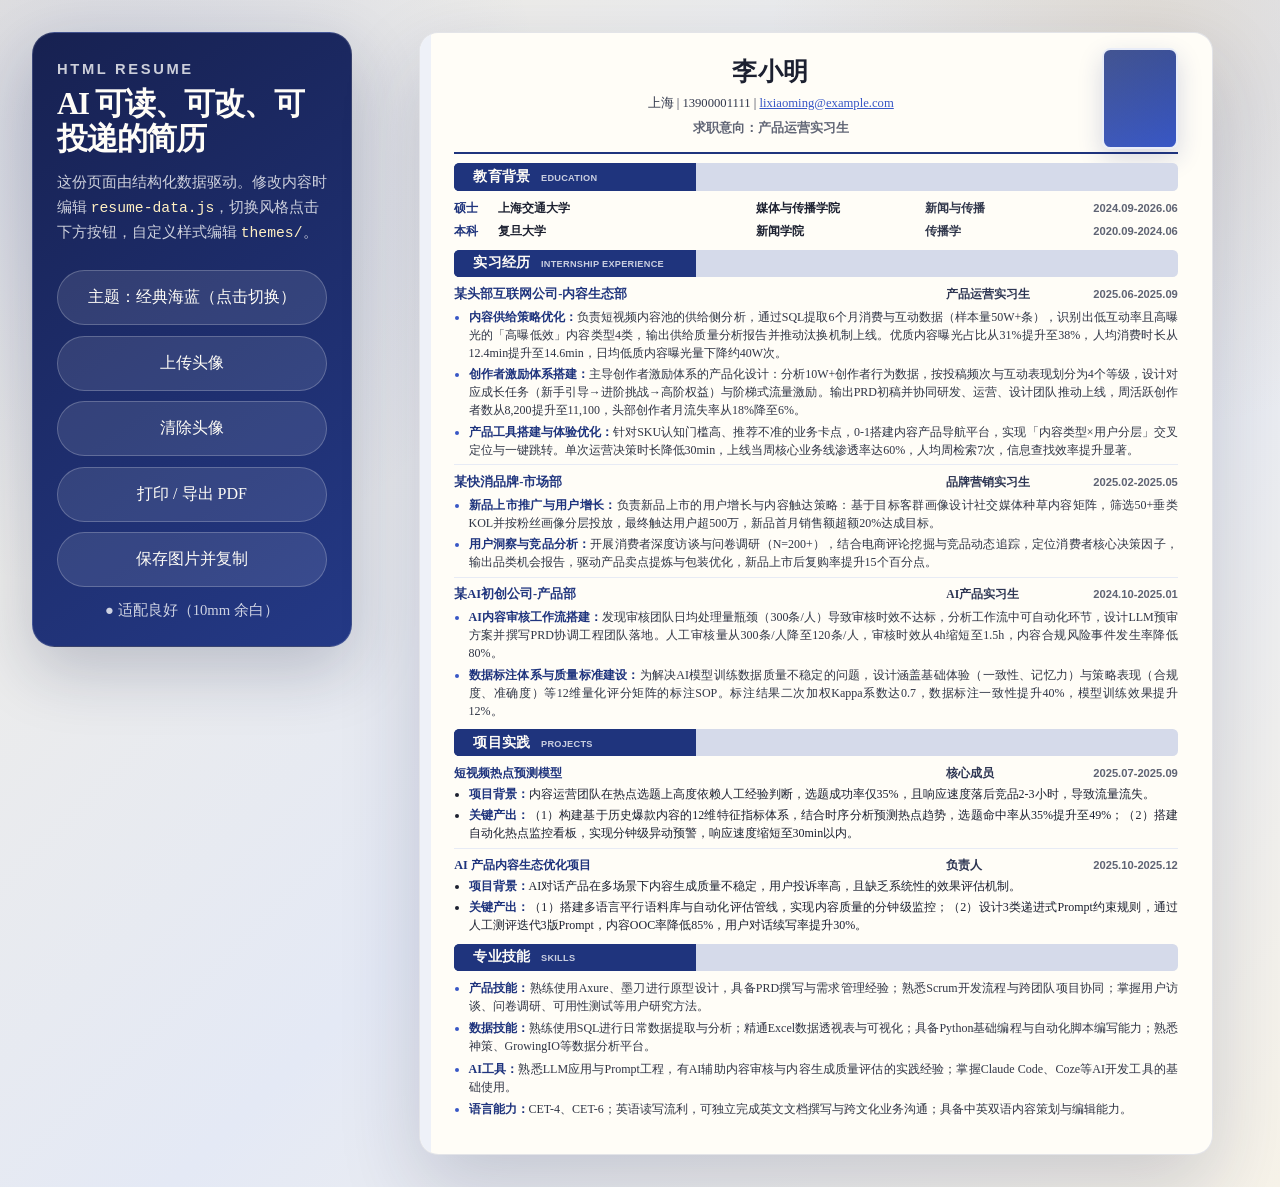
==== assets/template/index.html @ e59c1560 "Initial commit: AI-native resume kit — HTML resume workflow for Claude Code" ====
<!doctype html>
<html lang="zh-CN">
  <head>
    <meta charset="utf-8">
    <meta name="viewport" content="width=device-width, initial-scale=1">
    <meta name="description" content="AI Native HTML 简历">
    <title>简历 - AI Native Resume</title>
    <link rel="stylesheet" href="themes/default.css" id="theme-stylesheet">
  </head>
  <body>
    <div class="resume-shell">
      <aside class="control-panel" aria-label="简历操作">
        <div>
          <p class="eyebrow">HTML Resume</p>
          <h1>AI 可读、可改、可投递的简历</h1>
          <p>这份页面由结构化数据驱动。修改内容时编辑 <code>resume-data.js</code>，切换风格点击下方按钮，自定义样式编辑 <code>themes/</code>。</p>
        </div>
        <div class="actions">
          <button type="button" data-action="switch-theme" id="theme-switcher">主题：经典海蓝（点击切换）</button>
          <label class="upload-control" for="avatar-upload">
            上传头像
            <input id="avatar-upload" type="file" accept="image/png,image/jpeg,image/webp">
          </label>
          <button type="button" data-action="clear-avatar">清除头像</button>
          <button type="button" data-action="print">打印 / 导出 PDF</button>
          <button type="button" data-action="copy-image">保存图片并复制</button>
          <p class="a4-fit-indicator" id="a4-fit-indicator"></p>
        </div>
      </aside>

      <main class="resume-page" id="resume" aria-label="简历">
        <section class="resume-header">
          <div class="header-main">
            <h2 id="candidate-name"></h2>
            <p class="contact-line" id="candidate-contact"></p>
            <p class="target" id="candidate-target"></p>
          </div>
          <div class="portrait" aria-label="头像占位">
            <img id="candidate-avatar" alt="头像" hidden>
            <span id="avatar-fallback"></span>
          </div>
        </section>

        <section class="resume-section" id="education" aria-labelledby="education-title">
          <div class="section-title">
            <span></span>
            <h3 id="education-title"></h3>
          </div>
          <div class="education-list" data-list="education"></div>
        </section>

        <section class="resume-section" id="internships" aria-labelledby="internships-title">
          <div class="section-title">
            <span></span>
            <h3 id="internships-title"></h3>
          </div>
          <div class="entry-list" data-list="internships"></div>
        </section>

        <section class="resume-section" id="projects" aria-labelledby="projects-title">
          <div class="section-title">
            <span></span>
            <h3 id="projects-title"></h3>
          </div>
          <div class="project-list" data-list="aiProjects"></div>
        </section>

        <section class="resume-section" id="skills" aria-labelledby="skills-title">
          <div class="section-title">
            <span></span>
            <h3 id="skills-title"></h3>
          </div>
          <div class="skill-list" data-list="skills"></div>
        </section>
      </main>
    </div>

    <script src="https://html2canvas.hertzen.com/dist/html2canvas.min.js"></script>
    <script src="resume-data.js"></script>
    <script src="script.js"></script>
  </body>
</html>
---- assets/template/themes/default.css ----
/* ============================================================
   经典海蓝 (Classic Navy) — 默认主题
   蓝金渐变底色，左侧海军蓝装饰条，蓝色标记点
   ============================================================ */

:root {
	--paper: #f8f6ef;
	--ink: #1c2030;
	--muted: #5f6474;
	--line: #d7d0c2;
	--navy: #1f347d;
	--blue: #3857c6;
	--mist: #e9edf8;
	--gold: #b88935;
	--white: #fffdf7;
}

/* ============================================================
   RESET
   ============================================================ */
* {
	box-sizing: border-box;
	-webkit-print-color-adjust: exact;
	print-color-adjust: exact;
}

/* ============================================================
   BODY — gradient background
   ============================================================ */
body {
	margin: 0;
	color: var(--ink);
	background:
		radial-gradient(circle at 8% 12%, rgba(56, 87, 198, 0.18), transparent 28rem),
		radial-gradient(circle at 90% 4%, rgba(184, 137, 53, 0.16), transparent 24rem),
		linear-gradient(135deg, #f2eee3, #e4e9f5 55%, #f7f3e9);
	font-family: "Songti SC", "Noto Serif CJK SC", "Source Han Serif SC", serif;
	line-height: 1.68;
}

/* ============================================================
   SHELL — 2-column layout
   ============================================================ */
.resume-shell {
	display: grid;
	grid-template-columns: minmax(15rem, 20rem) minmax(0, 59.5rem);
	gap: 2rem;
	min-height: 100vh;
	padding: 2rem;
}

/* ============================================================
   CONTROL PANEL
   ============================================================ */
.control-panel {
	position: sticky;
	top: 2rem;
	align-self: start;
	display: flex;
	flex-direction: column;
	gap: 1.5rem;
	padding: 1.5rem;
	color: var(--white);
	background: linear-gradient(145deg, #172151, #243986);
	border: 1px solid rgba(255, 255, 255, 0.14);
	border-radius: 1.4rem;
	box-shadow: 0 1.5rem 4rem rgba(24, 32, 68, 0.22);
}

.control-panel h1 {
	margin: 0.3rem 0 0.8rem;
	font-size: clamp(1.45rem, 2.4vw, 2rem);
	line-height: 1.15;
	letter-spacing: -0.04em;
}

.control-panel p {
	margin: 0;
	color: rgba(255, 255, 255, 0.78);
	font-size: 0.92rem;
}

.control-panel code {
	color: #fff0c2;
	font-family: "SFMono-Regular", Consolas, monospace;
}

.eyebrow {
	color: var(--gold);
	font-family: "Avenir Next", "Helvetica Neue", sans-serif;
	font-size: 0.74rem;
	font-weight: 800;
	letter-spacing: 0.18em;
	text-transform: uppercase;
}

.theme-label {
	margin: 0;
	color: rgba(255, 255, 255, 0.62);
	font-size: 0.72rem;
	font-weight: 600;
	letter-spacing: 0.08em;
	text-transform: uppercase;
}

.actions {
	display: grid;
	gap: 0.65rem;
}

.a4-fit-indicator {
	margin: 0.3rem 0 0;
	font-size: 0.78rem;
	text-align: center;
}

.fit-good    { color: #6fcf7b; }
.fit-tight   { color: #e5b73b; }
.fit-sparse  { color: #e5b73b; }
.fit-overflow { color: #f25a5a; }

/* ---- buttons ---- */
button,
.upload-control {
	display: grid;
	place-items: center;
	width: 100%;
	padding: 0.82rem 1rem;
	color: var(--white);
	background: rgba(255, 255, 255, 0.1);
	border: 1px solid rgba(255, 255, 255, 0.22);
	border-radius: 999px;
	font: inherit;
	text-align: center;
	cursor: pointer;
	transition: transform 180ms ease, background 180ms ease, border-color 180ms ease;
}

button:hover,
.upload-control:hover {
	transform: translateY(-2px);
	background: rgba(255, 255, 255, 0.17);
	border-color: rgba(255, 255, 255, 0.38);
}

button:disabled,
.upload-control:has(input:disabled) {
	opacity: 0.55;
	cursor: not-allowed;
	transform: none;
}

button:disabled:hover {
	transform: none;
	background: rgba(255, 255, 255, 0.1);
	border-color: rgba(255, 255, 255, 0.22);
}

.upload-control input {
	position: absolute;
	width: 1px;
	height: 1px;
	overflow: hidden;
	clip: rect(0, 0, 0, 0);
}

/* ---- theme select ---- */
.theme-select {
	display: block;
	width: 100%;
	padding: 0.65rem 0.9rem;
	color: var(--white);
	background: rgba(255, 255, 255, 0.08);
	border: 1px solid rgba(255, 255, 255, 0.18);
	border-radius: 0.4rem;
	font: inherit;
	font-size: 0.82rem;
	cursor: pointer;
	outline: none;
	-webkit-appearance: none;
	appearance: none;
	background-image: url("data:image/svg+xml,%3Csvg xmlns='http://www.w3.org/2000/svg' width='10' height='6' viewBox='0 0 10 6'%3E%3Cpath d='M0 0l5 6 5-6z' fill='rgba(255,255,255,0.5)'/%3E%3C/svg%3E");
	background-repeat: no-repeat;
	background-position: right 0.7rem center;
	padding-right: 2rem;
	transition: border-color 180ms ease, background 180ms ease;
}

.theme-select:hover {
	border-color: rgba(255, 255, 255, 0.38);
	background: rgba(255, 255, 255, 0.12);
}

.theme-select option {
	color: var(--ink);
	background: var(--white);
}

/* ============================================================
   A4 PAGE
   ============================================================ */
.resume-page {
	position: relative;
	overflow: clip;
	width: 210mm;
	height: 297mm;
	margin-inline: auto;
	padding: 7mm 9mm 7mm;
	background: var(--white);
	border: 1px solid rgba(31, 52, 125, 0.12);
	border-radius: 1.2rem;
	box-shadow: 0 2rem 5rem rgba(27, 35, 74, 0.18);
	line-height: 1.5;
}

/* left accent strip */
.resume-page::before {
	content: "";
	position: absolute;
	inset: 0 auto 0 0;
	z-index: 0;
	width: 3mm;
	background: #eef1f8;
}

.resume-page > * {
	position: relative;
	z-index: 1;
}

/* ============================================================
   HEADER — centered name, right-aligned portrait
   ============================================================ */
.resume-header {
	position: relative;
	display: block;
	min-height: 25mm;
	padding: 0 24mm 2.2mm 0;
	border-bottom: 0.7mm solid var(--navy);
}

.header-main {
	text-align: center;
}

.resume-header h2 {
	margin: 0;
	font-size: 18.6pt;
	line-height: 1.05;
	letter-spacing: 0.02em;
}

.contact-line {
	margin: 2.4mm 0 0;
	color: #32384c;
	font-size: 9.5pt;
	line-height: 1.3;
}

.contact-line a {
	color: var(--blue);
	text-decoration: underline;
	text-underline-offset: 0.08em;
}

.target {
	display: inline-block;
	margin: 2.1mm 0 0;
	padding: 0;
	color: var(--muted);
	background: transparent;
	border-radius: 0;
	font-size: 9.5pt;
	font-weight: 700;
}

/* ---- portrait ---- */
.portrait {
	position: absolute;
	top: -3mm;
	right: 0;
	display: grid;
	place-items: center;
	overflow: hidden;
	width: 20mm;
	aspect-ratio: 3 / 4;
	color: var(--white);
	background:
		linear-gradient(145deg, rgba(255, 255, 255, 0.16), transparent),
		linear-gradient(160deg, var(--navy), var(--blue));
	border: 0.7mm solid var(--mist);
	border-radius: 2.2mm;
	box-shadow: 0 0.6rem 1.5rem rgba(31, 52, 125, 0.18);
}

.portrait span {
	font-size: 22pt;
	font-weight: 900;
}

.portrait img {
	width: 100%;
	height: 100%;
	object-fit: cover;
}

/* ============================================================
   SECTION TITLES — navy pill with accent strip
   ============================================================ */
.resume-section {
	margin-top: 2.5mm;
}

.section-title {
	position: relative;
	display: grid;
	grid-template-columns: 2.5mm minmax(0, 1fr);
	align-items: stretch;
	overflow: hidden;
	background: #d5daea;
	border-radius: 1.4mm;
}

.section-title::before {
	content: "";
	position: absolute;
	inset: 0 auto 0 0;
	width: 64mm;
	background: var(--navy);
}

.section-title span {
	background: var(--navy);
}

.section-title h3 {
	position: relative;
	z-index: 1;
	margin: 0;
	padding: 0.9mm 2.6mm;
	color: var(--white);
	font-size: 10.2pt;
	font-weight: 800;
	letter-spacing: 0.02em;
}

.section-title em {
	margin-left: 1.8mm;
	color: rgba(255, 255, 255, 0.76);
	font-family: "Avenir Next", "Helvetica Neue", sans-serif;
	font-size: 6.9pt;
	font-style: normal;
	text-transform: uppercase;
}

/* ============================================================
   LISTS
   ============================================================ */
.education-list,
.entry-list,
.project-list,
.skill-list {
	margin-top: 2mm;
}

.entry-list,
.project-list {
	display: grid;
	gap: 2mm;
}

.education-list {
	display: grid;
	gap: 0.8mm;
}

.education-item,
.entry-item,
.skill-item {
	padding: 0;
}

/* ============================================================
   INTERNSHIPS — 3-column header, bordered items
   ============================================================ */
.entry-header {
	display: table;
	table-layout: fixed;
	width: 100%;
}

.entry-company {
	display: table-cell;
	width: 68%;
	margin: 0;
	color: var(--navy);
	font-size: 9.4pt;
	font-weight: 800;
	text-align: left;
	white-space: nowrap;
	vertical-align: baseline;
}

.entry-role {
	display: table-cell;
	width: 18%;
	margin: 0;
	font-size: 8.7pt;
	font-weight: 700;
	color: #2d3552;
	text-align: left;
	white-space: nowrap;
	vertical-align: baseline;
}

.entry-period {
	display: table-cell;
	width: 14%;
	color: var(--muted);
	font-family: "Avenir Next", "Helvetica Neue", sans-serif;
	font-size: 8.4pt;
	font-weight: 600;
	text-align: right;
	white-space: nowrap;
	vertical-align: baseline;
}

.entry-item {
	padding-bottom: 1.4mm;
	border-bottom: 1px solid #e7ebf5;
}

.entry-item:last-child {
	border-bottom: none;
	padding-bottom: 0;
}

/* ============================================================
   EDUCATION — 5-column grid
   ============================================================ */
.education-item {
	display: grid;
	grid-template-columns: 10mm minmax(0, 1.55fr) minmax(0, 1fr) minmax(0, 1fr) auto;
	gap: 1.5mm;
	align-items: baseline;
	padding: 0.2mm 0;
}

.education-degree {
	margin: 0;
	color: var(--navy);
	font-size: 9.1pt;
	font-weight: 800;
}

.education-school {
	margin: 0;
	font-size: 9.1pt;
	font-weight: 700;
}

.education-college {
	margin: 0;
	font-size: 9.1pt;
	font-weight: 700;
}

.education-major {
	margin: 0;
	font-size: 9.1pt;
	font-weight: 700;
	color: #32384c;
}

.education-period {
	color: var(--muted);
	font-family: "Avenir Next", "Helvetica Neue", sans-serif;
	font-size: 8.4pt;
	font-weight: 600;
}

/* ============================================================
   PROJECTS — 3-column header
   ============================================================ */
.project-header {
	display: table;
	table-layout: fixed;
	width: 100%;
}

.project-title {
	display: table-cell;
	width: 68%;
	margin: 0;
	color: var(--navy);
	font-size: 9.1pt;
	font-weight: 800;
	text-align: left;
	white-space: nowrap;
	vertical-align: baseline;
}

.project-role {
	display: table-cell;
	width: 18%;
	margin: 0;
	font-size: 9.1pt;
	font-weight: 700;
	color: #2d3552;
	text-align: left;
	white-space: nowrap;
	vertical-align: baseline;
}

.project-period {
	display: table-cell;
	width: 14%;
	color: var(--muted);
	font-family: "Avenir Next", "Helvetica Neue", sans-serif;
	font-size: 8.4pt;
	font-weight: 600;
	text-align: right;
	white-space: nowrap;
	vertical-align: baseline;
}

.project-item {
	padding: 0 0 1.4mm;
	background: transparent;
	border: none;
	border-bottom: 1px solid #e7ebf5;
	border-radius: 0;
}

.project-item:last-child {
	border-bottom: none;
	padding-bottom: 0;
}

/* ============================================================
   BULLET LISTS — achievements, skills, project points
   ============================================================ */
.achievement-list,
.skill-points {
	margin: 1.2mm 0 0;
	color: #303545;
	font-size: 9pt;
	line-height: 1.5;
	display: grid;
	gap: 0.9mm;
	padding-left: 3.8mm;
}

.achievement-list li::marker,
.skill-points li::marker {
	color: var(--blue);
}

.achievement-list strong,
.skill-points strong {
	color: var(--navy);
}

.achievement-list li,
.project-points li,
.skill-points li {
	text-align: justify;
	text-justify: inter-ideograph;
}

.project-points {
	margin: 1.1mm 0 0;
	padding-left: 3.8mm;
	font-size: 9pt;
	line-height: 1.48;
}

.project-points li + li {
	margin-top: 0.7mm;
}

.project-points strong {
	color: var(--navy);
}

.skill-label {
	margin: 0;
	color: var(--navy);
	font-size: 9.1pt;
	font-weight: 800;
}

/* ============================================================
   RESPONSIVE
   ============================================================ */
@media (max-width: 980px) {
	.resume-shell {
		grid-template-columns: 1fr;
		padding: 1rem;
		overflow-x: auto;
	}

	.control-panel {
		position: static;
	}

	.resume-page {
		flex: none;
	}
}

@media (max-width: 680px) {
	.resume-page {
		border-radius: 0.8rem;
	}

	.entry-header,
	.project-header {
		display: block;
	}

	.entry-header > *,
	.project-header > * {
		display: block;
		width: 100%;
		text-align: left;
	}

	.education-item {
		display: grid;
		grid-template-columns: 1fr;
	}
}

/* ============================================================
   PRINT
   ============================================================ */
@page {
	size: A4;
	margin: 0;
}

@media print {
	body {
		background: white;
	}

	.resume-shell {
		display: block;
		min-height: auto;
		padding: 0;
	}

	.control-panel {
		display: none;
	}

	.resume-page {
		border: none;
		border-radius: 0;
		box-shadow: none;
	}

	.resume-page::before {
		display: none;
	}

	.section-title {
		background: var(--navy);
		border-radius: 0;
	}

	.section-title::before {
		display: none;
	}

	.portrait {
		background: white;
		box-shadow: none;
		border-color: #d8deec;
	}

	.portrait img {
		display: block;
	}
}
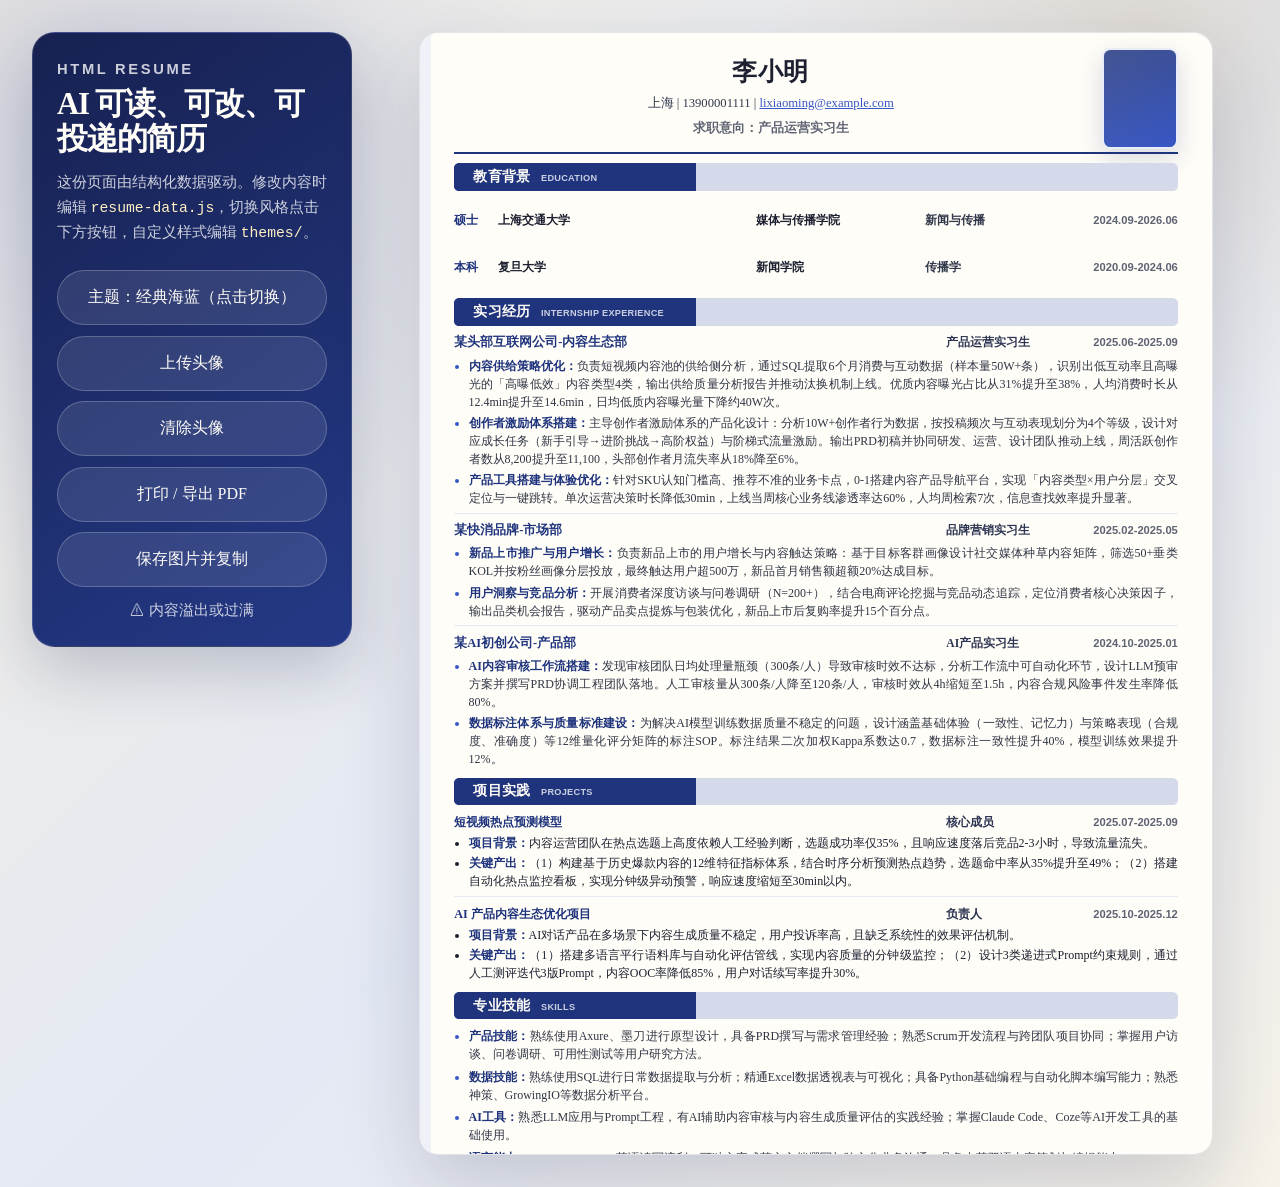
==== commit fd488715: "Refactor CSS: extract shared styles into base.css, themes now only carry visual diffs" ====
--- a/assets/template/index.html
+++ b/assets/template/index.html
@@ -5,6 +5,7 @@
     <meta name="viewport" content="width=device-width, initial-scale=1">
     <meta name="description" content="AI Native HTML 简历">
     <title>简历 - AI Native Resume</title>
+    <link rel="stylesheet" href="themes/base.css">
     <link rel="stylesheet" href="themes/default.css" id="theme-stylesheet">
   </head>
   <body>
@@ -62,7 +63,7 @@
             <span></span>
             <h3 id="projects-title"></h3>
           </div>
-          <div class="project-list" data-list="aiProjects"></div>
+          <div class="project-list" data-list="projects"></div>
         </section>
 
         <section class="resume-section" id="skills" aria-labelledby="skills-title">
--- a/assets/template/themes/base.css
+++ b/assets/template/themes/base.css
@@ -0,0 +1,366 @@
+/* ============================================================
+   BASE — Shared structural styles for all resume themes
+   ============================================================ */
+
+/* ---- Reset ---- */
+* {
+	box-sizing: border-box;
+	-webkit-print-color-adjust: exact;
+	print-color-adjust: exact;
+}
+
+/* ---- Shell ---- */
+body {
+	margin: 0;
+}
+
+.resume-shell {
+	display: grid;
+	grid-template-columns: minmax(15rem, 20rem) minmax(0, 59.5rem);
+	gap: 2rem;
+	min-height: 100vh;
+	padding: 2rem;
+}
+
+/* ---- Control Panel ---- */
+.control-panel {
+	position: sticky;
+	top: 2rem;
+	align-self: start;
+	display: flex;
+	flex-direction: column;
+	gap: 1.5rem;
+	padding: 1.5rem;
+	color: var(--white);
+	background: linear-gradient(145deg, #172151, #243986);
+	border: 1px solid rgba(255, 255, 255, 0.14);
+	border-radius: 1.4rem;
+	box-shadow: 0 1.5rem 4rem rgba(24, 32, 68, 0.22);
+}
+
+.control-panel h1 {
+	margin: 0.3rem 0 0.8rem;
+	font-size: clamp(1.45rem, 2.4vw, 2rem);
+	line-height: 1.15;
+	letter-spacing: -0.04em;
+}
+
+.control-panel p {
+	margin: 0;
+	color: rgba(255, 255, 255, 0.78);
+	font-size: 0.92rem;
+}
+
+.control-panel code {
+	color: #fff0c2;
+	font-family: "SFMono-Regular", Consolas, monospace;
+}
+
+.eyebrow {
+	color: var(--gold);
+	font-family: "Avenir Next", "Helvetica Neue", sans-serif;
+	font-size: 0.74rem;
+	font-weight: 800;
+	letter-spacing: 0.18em;
+	text-transform: uppercase;
+}
+
+.theme-label {
+	margin: 0;
+	color: rgba(255, 255, 255, 0.62);
+	font-size: 0.72rem;
+	font-weight: 600;
+	letter-spacing: 0.08em;
+	text-transform: uppercase;
+}
+
+.actions {
+	display: grid;
+	gap: 0.65rem;
+}
+
+.a4-fit-indicator {
+	margin: 0.3rem 0 0;
+	font-size: 0.78rem;
+	text-align: center;
+}
+
+.fit-good    { color: #6fcf7b; }
+.fit-tight   { color: #e5b73b; }
+.fit-sparse  { color: #e5b73b; }
+.fit-overflow { color: #f25a5a; }
+
+/* ---- Buttons ---- */
+button,
+.upload-control {
+	display: grid;
+	place-items: center;
+	width: 100%;
+	padding: 0.82rem 1rem;
+	color: var(--white);
+	background: rgba(255, 255, 255, 0.1);
+	border: 1px solid rgba(255, 255, 255, 0.22);
+	border-radius: 999px;
+	font: inherit;
+	text-align: center;
+	cursor: pointer;
+	transition: transform 180ms ease, background 180ms ease, border-color 180ms ease;
+}
+
+button:hover,
+.upload-control:hover {
+	transform: translateY(-2px);
+	background: rgba(255, 255, 255, 0.17);
+	border-color: rgba(255, 255, 255, 0.38);
+}
+
+button:disabled,
+.upload-control:has(input:disabled) {
+	opacity: 0.55;
+	cursor: not-allowed;
+	transform: none;
+}
+
+button:disabled:hover {
+	transform: none;
+	background: rgba(255, 255, 255, 0.1);
+	border-color: rgba(255, 255, 255, 0.22);
+}
+
+.upload-control input {
+	position: absolute;
+	width: 1px;
+	height: 1px;
+	overflow: hidden;
+	clip: rect(0, 0, 0, 0);
+}
+
+/* ---- Theme Select ---- */
+.theme-select {
+	display: block;
+	width: 100%;
+	padding: 0.65rem 0.9rem;
+	color: var(--white);
+	background: rgba(255, 255, 255, 0.08);
+	border: 1px solid rgba(255, 255, 255, 0.18);
+	border-radius: 0.4rem;
+	font: inherit;
+	font-size: 0.82rem;
+	cursor: pointer;
+	outline: none;
+	-webkit-appearance: none;
+	appearance: none;
+	background-image: url("data:image/svg+xml,%3Csvg xmlns='http://www.w3.org/2000/svg' width='10' height='6' viewBox='0 0 10 6'%3E%3Cpath d='M0 0l5 6 5-6z' fill='rgba(255,255,255,0.5)'/%3E%3C/svg%3E");
+	background-repeat: no-repeat;
+	background-position: right 0.7rem center;
+	padding-right: 2rem;
+	transition: border-color 180ms ease, background 180ms ease;
+}
+
+.theme-select:hover {
+	border-color: rgba(255, 255, 255, 0.38);
+	background: rgba(255, 255, 255, 0.12);
+}
+
+.theme-select option {
+	color: var(--ink);
+	background: var(--white);
+}
+
+/* ---- A4 Page Shell ---- */
+.resume-page {
+	position: relative;
+	overflow: clip;
+	width: 210mm;
+	height: 297mm;
+	margin-inline: auto;
+	padding: 7mm 9mm 7mm;
+	background: var(--white);
+	border: 1px solid rgba(31, 52, 125, 0.12);
+	border-radius: 1.2rem;
+	box-shadow: 0 2rem 5rem rgba(27, 35, 74, 0.18);
+}
+
+.resume-page::before {
+	content: "";
+	position: absolute;
+	inset: 0 auto 0 0;
+	z-index: 0;
+	width: 3mm;
+}
+
+.resume-page > * {
+	position: relative;
+	z-index: 1;
+}
+
+/* ---- Sections ---- */
+.resume-section {
+	margin-top: 2.5mm;
+}
+
+/* ---- List Grids ---- */
+.education-list,
+.entry-list,
+.project-list,
+.skill-list {
+	margin-top: 2mm;
+}
+
+.entry-list,
+.project-list {
+	display: grid;
+	gap: 2mm;
+}
+
+.education-list {
+	display: grid;
+	gap: 0.8mm;
+}
+
+/* ---- Internship & Project Headers (table layout) ---- */
+.entry-header,
+.project-header {
+	display: table;
+	table-layout: fixed;
+	width: 100%;
+}
+
+.entry-company,
+.project-title {
+	display: table-cell;
+	width: 68%;
+	margin: 0;
+	text-align: left;
+	white-space: nowrap;
+	vertical-align: baseline;
+}
+
+.entry-role,
+.project-role {
+	display: table-cell;
+	width: 18%;
+	margin: 0;
+	text-align: left;
+	white-space: nowrap;
+	vertical-align: baseline;
+}
+
+.entry-period,
+.project-period {
+	display: table-cell;
+	width: 14%;
+	margin: 0;
+	text-align: right;
+	white-space: nowrap;
+	vertical-align: baseline;
+}
+
+/* ---- Education Grid ---- */
+.education-item {
+	display: grid;
+	grid-template-columns: 10mm minmax(0, 1.55fr) minmax(0, 1fr) minmax(0, 1fr) auto;
+	gap: 1.5mm;
+	align-items: baseline;
+	padding: 0.2mm 0;
+}
+
+/* ---- Bullet Lists ---- */
+.achievement-list,
+.skill-points {
+	margin: 1.2mm 0 0;
+	display: grid;
+	gap: 0.9mm;
+	padding-left: 3.8mm;
+}
+
+.achievement-list li,
+.project-points li,
+.skill-points li {
+	text-align: justify;
+	text-justify: inter-ideograph;
+}
+
+.project-points {
+	margin: 1.1mm 0 0;
+	padding-left: 3.8mm;
+}
+
+.project-points li + li {
+	margin-top: 0.7mm;
+}
+
+/* ---- Responsive ---- */
+@media (max-width: 980px) {
+	.resume-shell {
+		grid-template-columns: 1fr;
+		padding: 1rem;
+		overflow-x: auto;
+	}
+
+	.control-panel {
+		position: static;
+	}
+
+	.resume-page {
+		flex: none;
+	}
+}
+
+@media (max-width: 680px) {
+	.resume-page {
+		border-radius: 0.8rem;
+	}
+
+	.entry-header,
+	.project-header {
+		display: block;
+	}
+
+	.entry-header > *,
+	.project-header > * {
+		display: block;
+		width: 100%;
+		text-align: left;
+	}
+
+	.education-item {
+		grid-template-columns: 1fr;
+	}
+}
+
+/* ---- Print ---- */
+@page {
+	size: A4;
+	margin: 0;
+}
+
+@media print {
+	body {
+		background: white;
+	}
+
+	.resume-shell {
+		display: block;
+		min-height: auto;
+		padding: 0;
+	}
+
+	.control-panel {
+		display: none;
+	}
+
+	.resume-page {
+		border: none;
+		border-radius: 0;
+		box-shadow: none;
+	}
+
+	.portrait {
+		box-shadow: none;
+	}
+
+	.portrait img {
+		display: block;
+	}
+}
--- a/assets/template/themes/default.css
+++ b/assets/template/themes/default.css
@@ -1,6 +1,7 @@
 /* ============================================================
    经典海蓝 (Classic Navy) — 默认主题
    蓝金渐变底色，左侧海军蓝装饰条，蓝色标记点
+   配合 base.css 使用
    ============================================================ */
 
 :root {
@@ -15,20 +16,8 @@
 	--white: #fffdf7;
 }
 
-/* ============================================================
-   RESET
-   ============================================================ */
-* {
-	box-sizing: border-box;
-	-webkit-print-color-adjust: exact;
-	print-color-adjust: exact;
-}
-
-/* ============================================================
-   BODY — gradient background
-   ============================================================ */
+/* ---- Body ---- */
 body {
-	margin: 0;
 	color: var(--ink);
 	background:
 		radial-gradient(circle at 8% 12%, rgba(56, 87, 198, 0.18), transparent 28rem),
@@ -38,199 +27,16 @@
 	line-height: 1.68;
 }
 
-/* ============================================================
-   SHELL — 2-column layout
-   ============================================================ */
-.resume-shell {
-	display: grid;
-	grid-template-columns: minmax(15rem, 20rem) minmax(0, 59.5rem);
-	gap: 2rem;
-	min-height: 100vh;
-	padding: 2rem;
-}
-
-/* ============================================================
-   CONTROL PANEL
-   ============================================================ */
-.control-panel {
-	position: sticky;
-	top: 2rem;
-	align-self: start;
-	display: flex;
-	flex-direction: column;
-	gap: 1.5rem;
-	padding: 1.5rem;
-	color: var(--white);
-	background: linear-gradient(145deg, #172151, #243986);
-	border: 1px solid rgba(255, 255, 255, 0.14);
-	border-radius: 1.4rem;
-	box-shadow: 0 1.5rem 4rem rgba(24, 32, 68, 0.22);
-}
-
-.control-panel h1 {
-	margin: 0.3rem 0 0.8rem;
-	font-size: clamp(1.45rem, 2.4vw, 2rem);
-	line-height: 1.15;
-	letter-spacing: -0.04em;
-}
-
-.control-panel p {
-	margin: 0;
-	color: rgba(255, 255, 255, 0.78);
-	font-size: 0.92rem;
-}
-
-.control-panel code {
-	color: #fff0c2;
-	font-family: "SFMono-Regular", Consolas, monospace;
-}
-
-.eyebrow {
-	color: var(--gold);
-	font-family: "Avenir Next", "Helvetica Neue", sans-serif;
-	font-size: 0.74rem;
-	font-weight: 800;
-	letter-spacing: 0.18em;
-	text-transform: uppercase;
-}
-
-.theme-label {
-	margin: 0;
-	color: rgba(255, 255, 255, 0.62);
-	font-size: 0.72rem;
-	font-weight: 600;
-	letter-spacing: 0.08em;
-	text-transform: uppercase;
-}
-
-.actions {
-	display: grid;
-	gap: 0.65rem;
-}
-
-.a4-fit-indicator {
-	margin: 0.3rem 0 0;
-	font-size: 0.78rem;
-	text-align: center;
-}
-
-.fit-good    { color: #6fcf7b; }
-.fit-tight   { color: #e5b73b; }
-.fit-sparse  { color: #e5b73b; }
-.fit-overflow { color: #f25a5a; }
-
-/* ---- buttons ---- */
-button,
-.upload-control {
-	display: grid;
-	place-items: center;
-	width: 100%;
-	padding: 0.82rem 1rem;
-	color: var(--white);
-	background: rgba(255, 255, 255, 0.1);
-	border: 1px solid rgba(255, 255, 255, 0.22);
-	border-radius: 999px;
-	font: inherit;
-	text-align: center;
-	cursor: pointer;
-	transition: transform 180ms ease, background 180ms ease, border-color 180ms ease;
-}
-
-button:hover,
-.upload-control:hover {
-	transform: translateY(-2px);
-	background: rgba(255, 255, 255, 0.17);
-	border-color: rgba(255, 255, 255, 0.38);
-}
-
-button:disabled,
-.upload-control:has(input:disabled) {
-	opacity: 0.55;
-	cursor: not-allowed;
-	transform: none;
-}
-
-button:disabled:hover {
-	transform: none;
-	background: rgba(255, 255, 255, 0.1);
-	border-color: rgba(255, 255, 255, 0.22);
-}
-
-.upload-control input {
-	position: absolute;
-	width: 1px;
-	height: 1px;
-	overflow: hidden;
-	clip: rect(0, 0, 0, 0);
-}
-
-/* ---- theme select ---- */
-.theme-select {
-	display: block;
-	width: 100%;
-	padding: 0.65rem 0.9rem;
-	color: var(--white);
-	background: rgba(255, 255, 255, 0.08);
-	border: 1px solid rgba(255, 255, 255, 0.18);
-	border-radius: 0.4rem;
-	font: inherit;
-	font-size: 0.82rem;
-	cursor: pointer;
-	outline: none;
-	-webkit-appearance: none;
-	appearance: none;
-	background-image: url("data:image/svg+xml,%3Csvg xmlns='http://www.w3.org/2000/svg' width='10' height='6' viewBox='0 0 10 6'%3E%3Cpath d='M0 0l5 6 5-6z' fill='rgba(255,255,255,0.5)'/%3E%3C/svg%3E");
-	background-repeat: no-repeat;
-	background-position: right 0.7rem center;
-	padding-right: 2rem;
-	transition: border-color 180ms ease, background 180ms ease;
-}
-
-.theme-select:hover {
-	border-color: rgba(255, 255, 255, 0.38);
-	background: rgba(255, 255, 255, 0.12);
-}
-
-.theme-select option {
-	color: var(--ink);
-	background: var(--white);
-}
-
-/* ============================================================
-   A4 PAGE
-   ============================================================ */
+/* ---- A4 Page ---- */
 .resume-page {
-	position: relative;
-	overflow: clip;
-	width: 210mm;
-	height: 297mm;
-	margin-inline: auto;
-	padding: 7mm 9mm 7mm;
-	background: var(--white);
-	border: 1px solid rgba(31, 52, 125, 0.12);
-	border-radius: 1.2rem;
-	box-shadow: 0 2rem 5rem rgba(27, 35, 74, 0.18);
 	line-height: 1.5;
 }
 
-/* left accent strip */
 .resume-page::before {
-	content: "";
-	position: absolute;
-	inset: 0 auto 0 0;
-	z-index: 0;
-	width: 3mm;
 	background: #eef1f8;
 }
 
-.resume-page > * {
-	position: relative;
-	z-index: 1;
-}
-
-/* ============================================================
-   HEADER — centered name, right-aligned portrait
-   ============================================================ */
+/* ---- Header ---- */
 .resume-header {
 	position: relative;
 	display: block;
@@ -274,7 +80,7 @@
 	font-weight: 700;
 }
 
-/* ---- portrait ---- */
+/* ---- Portrait ---- */
 .portrait {
 	position: absolute;
 	top: -3mm;
@@ -304,13 +110,7 @@
 	object-fit: cover;
 }
 
-/* ============================================================
-   SECTION TITLES — navy pill with accent strip
-   ============================================================ */
-.resume-section {
-	margin-top: 2.5mm;
-}
-
+/* ---- Section Titles — navy pill with accent strip ---- */
 .section-title {
 	position: relative;
 	display: grid;
@@ -353,80 +153,28 @@
 	text-transform: uppercase;
 }
 
-/* ============================================================
-   LISTS
-   ============================================================ */
-.education-list,
-.entry-list,
-.project-list,
-.skill-list {
-	margin-top: 2mm;
-}
-
-.entry-list,
-.project-list {
-	display: grid;
-	gap: 2mm;
-}
-
-.education-list {
-	display: grid;
-	gap: 0.8mm;
-}
-
-.education-item,
-.entry-item,
-.skill-item {
-	padding: 0;
-}
-
-/* ============================================================
-   INTERNSHIPS — 3-column header, bordered items
-   ============================================================ */
-.entry-header {
-	display: table;
-	table-layout: fixed;
-	width: 100%;
-}
-
+/* ---- Internships ---- */
 .entry-company {
-	display: table-cell;
-	width: 68%;
-	margin: 0;
 	color: var(--navy);
 	font-size: 9.4pt;
 	font-weight: 800;
-	text-align: left;
-	white-space: nowrap;
-	vertical-align: baseline;
 }
 
 .entry-role {
-	display: table-cell;
-	width: 18%;
-	margin: 0;
 	font-size: 8.7pt;
 	font-weight: 700;
 	color: #2d3552;
-	text-align: left;
-	white-space: nowrap;
-	vertical-align: baseline;
 }
 
 .entry-period {
-	display: table-cell;
-	width: 14%;
 	color: var(--muted);
 	font-family: "Avenir Next", "Helvetica Neue", sans-serif;
 	font-size: 8.4pt;
 	font-weight: 600;
-	text-align: right;
-	white-space: nowrap;
-	vertical-align: baseline;
 }
 
 .entry-item {
-	padding-bottom: 1.4mm;
+	padding: 0 0 1.4mm;
 	border-bottom: 1px solid #e7ebf5;
 }
 
@@ -435,38 +183,24 @@
 	padding-bottom: 0;
 }
 
-/* ============================================================
-   EDUCATION — 5-column grid
-   ============================================================ */
-.education-item {
-	display: grid;
-	grid-template-columns: 10mm minmax(0, 1.55fr) minmax(0, 1fr) minmax(0, 1fr) auto;
-	gap: 1.5mm;
-	align-items: baseline;
-	padding: 0.2mm 0;
-}
-
+/* ---- Education ---- */
 .education-degree {
-	margin: 0;
 	color: var(--navy);
 	font-size: 9.1pt;
 	font-weight: 800;
 }
 
 .education-school {
-	margin: 0;
 	font-size: 9.1pt;
 	font-weight: 700;
 }
 
 .education-college {
-	margin: 0;
 	font-size: 9.1pt;
 	font-weight: 700;
 }
 
 .education-major {
-	margin: 0;
 	font-size: 9.1pt;
 	font-weight: 700;
 	color: #32384c;
@@ -479,49 +213,24 @@
 	font-weight: 600;
 }
 
-/* ============================================================
-   PROJECTS — 3-column header
-   ============================================================ */
-.project-header {
-	display: table;
-	table-layout: fixed;
-	width: 100%;
-}
-
+/* ---- Projects ---- */
 .project-title {
-	display: table-cell;
-	width: 68%;
-	margin: 0;
-	color: var(--navy);
-	font-size: 9.1pt;
-	font-weight: 800;
-	text-align: left;
-	white-space: nowrap;
-	vertical-align: baseline;
+	color: var(--navy);
+	font-size: 9.1pt;
+	font-weight: 800;
 }
 
 .project-role {
-	display: table-cell;
-	width: 18%;
-	margin: 0;
 	font-size: 9.1pt;
 	font-weight: 700;
 	color: #2d3552;
-	text-align: left;
-	white-space: nowrap;
-	vertical-align: baseline;
 }
 
 .project-period {
-	display: table-cell;
-	width: 14%;
 	color: var(--muted);
 	font-family: "Avenir Next", "Helvetica Neue", sans-serif;
 	font-size: 8.4pt;
 	font-weight: 600;
-	text-align: right;
-	white-space: nowrap;
-	vertical-align: baseline;
 }
 
 .project-item {
@@ -537,18 +246,12 @@
 	padding-bottom: 0;
 }
 
-/* ============================================================
-   BULLET LISTS — achievements, skills, project points
-   ============================================================ */
+/* ---- Bullets ---- */
 .achievement-list,
 .skill-points {
-	margin: 1.2mm 0 0;
 	color: #303545;
 	font-size: 9pt;
 	line-height: 1.5;
-	display: grid;
-	gap: 0.9mm;
-	padding-left: 3.8mm;
 }
 
 .achievement-list li::marker,
@@ -561,28 +264,16 @@
 	color: var(--navy);
 }
 
-.achievement-list li,
-.project-points li,
-.skill-points li {
-	text-align: justify;
-	text-justify: inter-ideograph;
-}
-
 .project-points {
-	margin: 1.1mm 0 0;
-	padding-left: 3.8mm;
 	font-size: 9pt;
 	line-height: 1.48;
 }
 
-.project-points li + li {
-	margin-top: 0.7mm;
-}
-
 .project-points strong {
 	color: var(--navy);
 }
 
+/* ---- Skills ---- */
 .skill-label {
 	margin: 0;
 	color: var(--navy);
@@ -590,77 +281,8 @@
 	font-weight: 800;
 }
 
-/* ============================================================
-   RESPONSIVE
-   ============================================================ */
-@media (max-width: 980px) {
-	.resume-shell {
-		grid-template-columns: 1fr;
-		padding: 1rem;
-		overflow-x: auto;
-	}
-
-	.control-panel {
-		position: static;
-	}
-
-	.resume-page {
-		flex: none;
-	}
-}
-
-@media (max-width: 680px) {
-	.resume-page {
-		border-radius: 0.8rem;
-	}
-
-	.entry-header,
-	.project-header {
-		display: block;
-	}
-
-	.entry-header > *,
-	.project-header > * {
-		display: block;
-		width: 100%;
-		text-align: left;
-	}
-
-	.education-item {
-		display: grid;
-		grid-template-columns: 1fr;
-	}
-}
-
-/* ============================================================
-   PRINT
-   ============================================================ */
-@page {
-	size: A4;
-	margin: 0;
-}
-
+/* ---- Print overrides ---- */
 @media print {
-	body {
-		background: white;
-	}
-
-	.resume-shell {
-		display: block;
-		min-height: auto;
-		padding: 0;
-	}
-
-	.control-panel {
-		display: none;
-	}
-
-	.resume-page {
-		border: none;
-		border-radius: 0;
-		box-shadow: none;
-	}
-
 	.resume-page::before {
 		display: none;
 	}
@@ -676,11 +298,6 @@
 
 	.portrait {
 		background: white;
-		box-shadow: none;
 		border-color: #d8deec;
 	}
-
-	.portrait img {
-		display: block;
-	}
-}
+}
